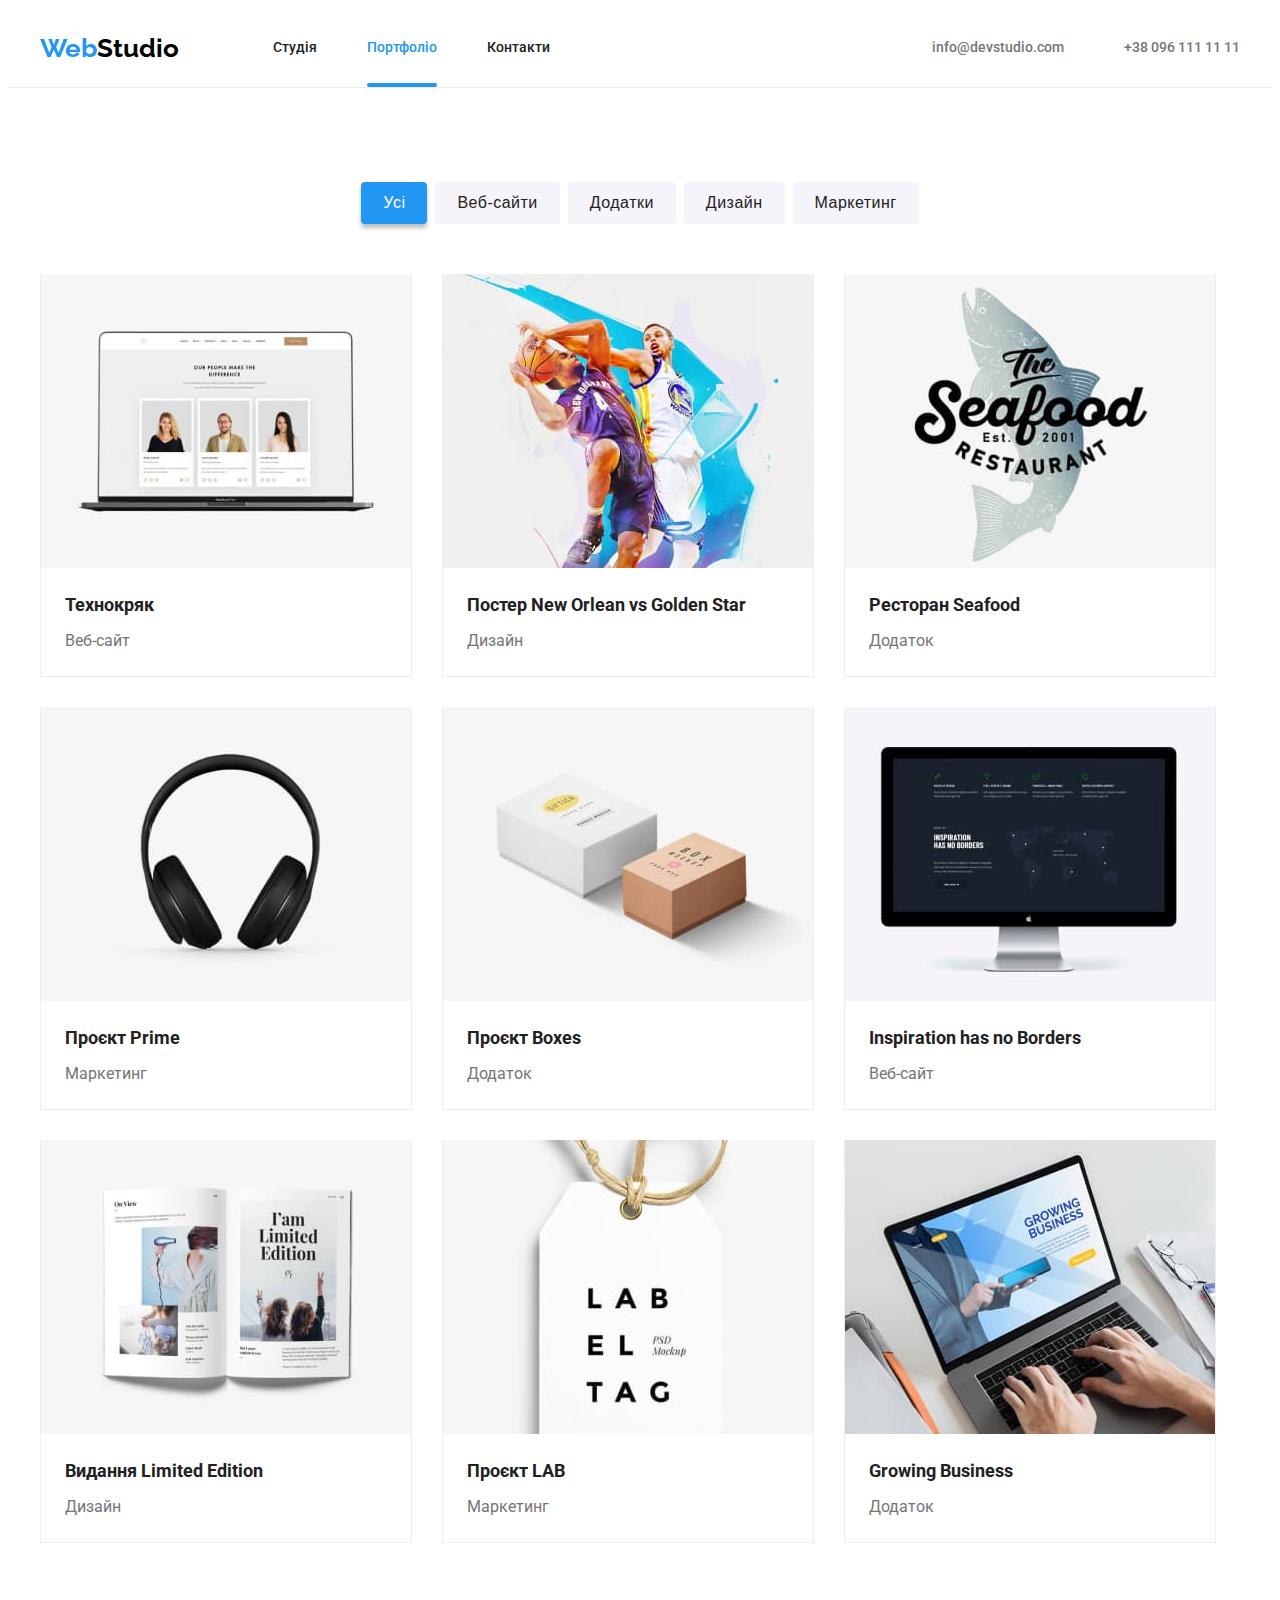
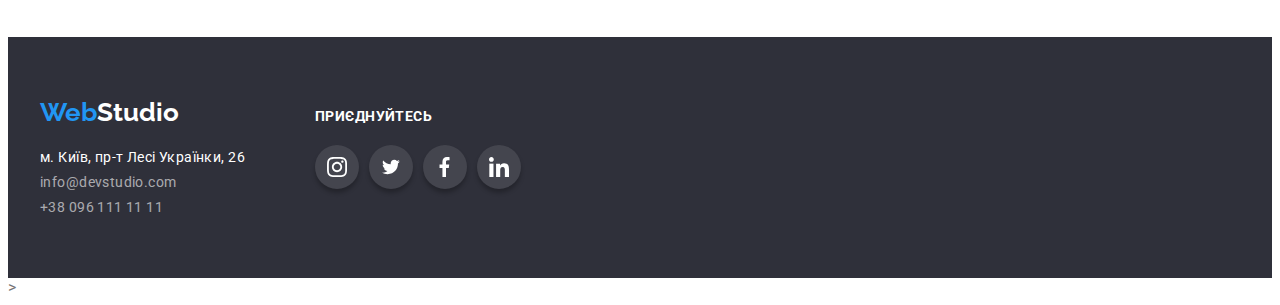
==== portfolio.html @ ae6c54c8 "Home work 05" ====
<!DOCTYPE html>
<html lang="uk">
  <head>
    <meta charset="UTF-8" />
    <meta http-equiv="X-UA-Compatible" content="IE=edge" />
    <meta name="viewport" content="width=device-width, initial-scale=1.0" />

    <link
      rel="stylesheet"
      href="https://cdnjs.cloudflare.com/ajax/libs/modern-normalize/1.0.0/modern-normalize.min.css"
      integrity="sha512-ISS7cAi1PEhQ8jnbJpJZMd29NlhNj4AWYyLOSp2CE/CsHxTCu+r+t0D2yoJudVrd0/8fTVPUVDzY5Tvli75u/g=="
      crossorigin="anonymous"
    />
    <link rel="stylesheet" href="./css/styles.css" />

    <link
      href="https://fonts.googleapis.com/css2?family=Raleway:wght@700&family=Roboto:wght@400;500;700;900&family=Updock&display=swap"
      rel="stylesheet"
    />

    <title>WebStudio</title>
  </head>
  <body id="portfolio">
    <header class="header">
      <div class="container header-content">
        <a href="" lang="en" class="logo"
          ><span class="accent">Web</span>Studio</a
        >
        <nav class="navigation">
          <ul class="nav-list">
            <li class="nav-list-items">
              <a href="index.html" class="nav-link">Студія</a>
            </li>
            <li class="nav-list-items">
              <a href="portfolio.html" class="nav-link activated">Портфоліо</a>
            </li>
            <li class="nav-list-items">
              <a href="#" class="nav-link">Контакти</a>
            </li>
          </ul>
        </nav>
        <ul class="contact-list">
          <li class="contact-list-item">
            <a href="mailto:info@devstudio.com" class="contact-link"
              >info@devstudio.com</a
            >
          </li>
          <li class="contact-list-item">
            <a href="tel:+380961111111" class="contact-link"
              >+38 096 111 11 11</a
            >
          </li>
        </ul>
      </div>
    </header>

    <main>
      <section class="section filter-section">
        <div class="container">
          <ul class="portfolio-list">
            <li class="portfolio-list-item">
              <button type="button" class="portfolio-list-button activated">
                Усі
              </button>
            </li>
            <li class="portfolio-list-item">
              <button type="button" class="portfolio-list-button">
                Веб-сайти
              </button>
            </li>
            <li class="portfolio-list-item">
              <button type="button" class="portfolio-list-button">
                Додатки
              </button>
            </li>
            <li class="portfolio-list-item">
              <button type="button" class="portfolio-list-button">
                Дизайн
              </button>
            </li>
            <li class="portfolio-list-item">
              <button type="button" class="portfolio-list-button">
                Маркетинг
              </button>
            </li>
          </ul>
          <ul class="project-list">
            <li class="project-list-item">
              <a href="">
                <div class="project-holder">
                  <img
                    src="./images/05.jpg"
                    alt="опис зображення 1"
                    width="370"
                    height="294"
                  />
                  <div class="project-overlay">
                    <p>
                      Ресурс пропонує комплексні пропозиції з різним рівнем
                      функціоналу та сервісів. Все це дозволить відвідувачу
                      отримати вичерпні відомості про компанію чи приватну
                      особу.
                    </p>
                  </div>
                </div>
                <div class="item-text-holder">
                  <h3>Технокряк</h3>
                  <p>Веб-сайт</p>
                </div>
              </a>
            </li>
            <li class="project-list-item">
              <a href="">
                <div class="project-holder">
                  <img
                    src="./images/06.jpg"
                    alt="опис зображення 2"
                    width="370"
                    height="294"
                  />
                  <div class="project-overlay">
                    <p>
                      Ресурс пропонує комплексні пропозиції з різним рівнем
                      функціоналу та сервісів. Все це дозволить відвідувачу
                      отримати вичерпні відомості про компанію чи приватну
                      особу.
                    </p>
                  </div>
                </div>
                <div class="item-text-holder">
                  <h3>Постер New Orlean vs Golden Star</h3>
                  <p>Дизайн</p>
                </div>
              </a>
            </li>
            <li class="project-list-item">
              <a href="">
                <div class="project-holder">
                  <img
                    src="./images/07.jpg"
                    alt="опис зображення 3"
                    width="370"
                    height="294"
                  />
                  <div class="project-overlay">
                    <p>
                      Ресурс пропонує комплексні пропозиції з різним рівнем
                      функціоналу та сервісів. Все це дозволить відвідувачу
                      отримати вичерпні відомості про компанію чи приватну
                      особу.
                    </p>
                  </div>
                </div>
                <div class="item-text-holder">
                  <h3>Ресторан Seafood</h3>
                  <p>Додаток</p>
                </div>
              </a>
            </li>
            <li class="project-list-item">
              <a href="">
                <div class="project-holder">
                  <img
                    src="./images/08.jpg"
                    alt="опис зображення 4"
                    width="370"
                    height="294"
                  />
                  <div class="project-overlay">
                    <p>
                      Ресурс пропонує комплексні пропозиції з різним рівнем
                      функціоналу та сервісів. Все це дозволить відвідувачу
                      отримати вичерпні відомості про компанію чи приватну
                      особу.
                    </p>
                  </div>
                </div>
                <div class="item-text-holder">
                  <h3>Проєкт Prime</h3>
                  <p>Маркетинг</p>
                </div>
              </a>
            </li>
            <li class="project-list-item">
              <a href="">
                <div class="project-holder">
                  <img
                    src="./images/09.jpg"
                    alt="опис зображення 5"
                    width="370"
                    height="294"
                  />
                  <div class="project-overlay">
                    <p>
                      Ресурс пропонує комплексні пропозиції з різним рівнем
                      функціоналу та сервісів. Все це дозволить відвідувачу
                      отримати вичерпні відомості про компанію чи приватну
                      особу.
                    </p>
                  </div>
                </div>
                <div class="item-text-holder">
                  <h3>Проєкт Boxes</h3>
                  <p>Додаток</p>
                </div>
              </a>
            </li>
            <li class="project-list-item">
              <a href="">
                <div class="project-holder">
                  <img
                    src="./images/10.jpg"
                    alt="опис зображення 6"
                    width="370"
                    height="294"
                  />
                  <div class="project-overlay">
                    <p>
                      Ресурс пропонує комплексні пропозиції з різним рівнем
                      функціоналу та сервісів. Все це дозволить відвідувачу
                      отримати вичерпні відомості про компанію чи приватну
                      особу.
                    </p>
                  </div>
                </div>
                <div class="item-text-holder">
                  <h3>Inspiration has no Borders</h3>
                  <p>Веб-сайт</p>
                </div>
              </a>
            </li>
            <li class="project-list-item">
              <a href="">
                <div class="project-holder">
                  <img
                    src="./images/11.jpg"
                    alt="опис зображення 7"
                    width="370"
                    height="294"
                  />
                  <div class="project-overlay">
                    <p>
                      Ресурс пропонує комплексні пропозиції з різним рівнем
                      функціоналу та сервісів. Все це дозволить відвідувачу
                      отримати вичерпні відомості про компанію чи приватну
                      особу.
                    </p>
                  </div>
                </div>
                <div class="item-text-holder">
                  <h3>Видання Limited Edition</h3>
                  <p>Дизайн</p>
                </div>
              </a>
            </li>
            <li class="project-list-item">
              <a href="">
                <div class="project-holder">
                  <img
                    src="./images/12.jpg"
                    alt="опис зображення 8"
                    width="370"
                    height="294"
                  />
                  <div class="project-overlay">
                    <p>
                      Ресурс пропонує комплексні пропозиції з різним рівнем
                      функціоналу та сервісів. Все це дозволить відвідувачу
                      отримати вичерпні відомості про компанію чи приватну
                      особу.
                    </p>
                  </div>
                </div>
                <div class="item-text-holder">
                  <h3>Проєкт LAB</h3>
                  <p>Маркетинг</p>
                </div>
              </a>
            </li>
            <li class="project-list-item">
              <a href="">
                <div class="project-holder">
                  <img
                    src="./images/13.jpg"
                    alt="опис зображення 9"
                    width="370"
                    height="294"
                  />
                  <div class="project-overlay">
                    <p>
                      Ресурс пропонує комплексні пропозиції з різним рівнем
                      функціоналу та сервісів. Все це дозволить відвідувачу
                      отримати вичерпні відомості про компанію чи приватну
                      особу.
                    </p>
                  </div>
                </div>
                <div class="item-text-holder">
                  <h3>Growing Business</h3>
                  <p>Додаток</p>
                </div>
              </a>
            </li>
          </ul>
        </div>
      </section>
    </main>

    <footer class="footer">
      <div class="container footer-container">
        <div class="contacts-container">
          <a href="" class="logo" lang="en"
            ><span class="accent">Web</span>Studio</a
          >
          <address class="address-holder">
            <ul class="address-list">
              <li>
                <a
                  href="https://goo.gl/maps/kVRiSg8nGxtDqrdu7"
                  target="_blank"
                  rel="noopener noreferrer"
                  class="address-link punson"
                  >м. Київ, пр-т Лесі Українки, 26</a
                >
              </li>
              <li>
                <a href="mailto:info@devstudio.com" class="address-link"
                  >info@devstudio.com</a
                >
              </li>
              <li>
                <a href="tel:+380961111111" class="address-link"
                  >+38 096 111 11 11</a
                >
              </li>
            </ul>
          </address>
        </div>
        <div class="social-list-container">
          <h2>приєднуйтесь</h2>
          <ul class="socials-list">
            <li class="social-list-item">
              <a href="" class="social-list-link">
                <svg class="icon" width="20" height="20">
                  <use href="./images/icons.svg#instagram"></use>
                </svg>
              </a>
            </li>
            <li class="social-list-item">
              <a href="" class="social-list-link">
                <svg class="icon" width="20" height="16">
                  <use href="./images/icons.svg#twitter"></use>
                </svg>
              </a>
            </li>
            <li class="social-list-item">
              <a href="" class="social-list-link">
                <svg class="icon" width="20" height="20">
                  <use href="./images/icons.svg#facebook"></use>
                </svg>
              </a>
            </li>
            <li class="social-list-item">
              <a href="" class="social-list-link">
                <svg class="icon" width="20" height="20">
                  <use href="./images/icons.svg#linkedin"></use>
                </svg>
              </a>
            </li>
          </ul>
        </div>
      </div>
    </footer>
    >
  </body>
</html>
---- css/styles.css ----
:root {
  --accent-color: #2196f3;
  --lighter-text: #757575;
  --darker-text: #212121;
  --super-light-text: #ffffff;
  --super-dark-color: #000000;
  --sub-nav-back-color: #f5f4fa;
  --card-set-gap: 30px;
  --time-function: cubic-bezier(0.4, 0, 0.2, 1);
}
/* reset */
a:hover,
a,
a:focus {
  text-decoration: none;
}
ul,
li,
p,
h1,
h2,
h3,
h4,
h5,
h6 {
  margin: 0;
  padding: 0;
}
ul,
ol {
  list-style: none;
}
img {
  display: block;
}
body {
  font-family: "Roboto", sans-serif;
  color: var(--lighter-text);
}

/* container */
.container {
  width: 1200px;
  margin-right: auto;
  margin-left: auto;
  padding-right: 15px;
  padding-left: 15px;
}

/* header */
.header {
  border-bottom: 1px solid #ececec;
}
.header-content {
  display: flex;
  align-items: center;
}
.logo {
  font-family: "Raleway", sans-serif;
  font-style: normal;
  font-weight: 700;
  font-size: 26px;
  color: var(--super-dark-color);
  margin-right: 94px;
}
.logo .accent {
  color: var(--accent-color);
}

/* navigation  */
.nav-list {
  display: flex;
}
.nav-list-items {
  margin-right: 50px;
}
.nav-list-items:last-child {
  margin-right: 0;
}
.nav-link {
  position: relative;
  display: block;
  padding-top: 32px;
  padding-bottom: 32px;

  font-weight: 500;
  font-size: 14px;
  line-height: 1.1;
  color: var(--darker-text);
  transition: color 250ms var(--time-function);
}
.nav-link.activated::after {
  content: "";
  position: absolute;
  left: 0;
  bottom: 0;

  height: 4px;
  width: 100%;
  border-radius: 3px;
  background-color: var(--accent-color);
}
.contact-list {
  display: flex;
  margin-left: auto;
}
.contact-list-item {
  margin-right: 50px;
  color: var(--lighter-text);
}
.contact-list-item:last-child {
  margin-right: 0;
}
.contact-link {
  padding-top: 32px;
  padding-bottom: 32px;
  padding-left: 10px;
  font-weight: 500;
  font-size: 14px;
  line-height: 1.1;
  color: var(--lighter-text);
  display: flex;
  align-items: center;
}
.contact-list .icon {
  fill: currentColor;
  margin-right: 10px;
}
.contact-link:hover .icon,
.contact-link:focus .icon {
  fill: var(--accent-color);
}
.contact-list .icon-tel {
  width: 10px;
  height: 16px;
}
.contact-list .icon-mail {
  width: 16px;
  height: 12px;
  margin-top: 3px;
}
.contact-list-item:hover {
  cursor: pointer;
}
.contact-list-item:hover .icon {
  fill: var(--accent-color);
  transition: fill 250ms var(--time-function);
}

.nav-link:hover,
.nav-link:focus,
.contact-link:hover,
.contact-link:focus {
  color: var(--accent-color);
  transition: color 250ms var(--time-function);
}
.nav-link:active {
  color: var(--accent-color);
}
.nav-link.activated {
  color: var(--accent-color);
}

/* MAIN content */
.main {
  font-style: normal;
  font-weight: 400;
  font-size: 14px;
  line-height: 1.7;
  letter-spacing: 0.03em;
}
.hero {
  max-width: 1600px;
  margin-left: auto;
  margin-right: auto;
  height: 600px;

  background-image: linear-gradient(
      rgba(47, 48, 58, 0.4),
      rgba(47, 48, 58, 0.4)
    ),
    url("../images/banner.jpg");
  background-size: cover;
  background-color: rgb(47, 48, 58);
  background-repeat: no-repeat;
  background-position: center;

  padding-top: 200px;
  padding-bottom: 200px;
}
.hero .button {
  display: block;
  margin-left: auto;
  margin-right: auto;
}
.hero h1 {
  text-align: center;
  max-width: 680px;
  margin-right: auto;
  margin-left: auto;
  margin-bottom: 30px;

  font-weight: 900;
  font-size: 44px;
  line-height: 1.4;
  text-align: center;
  letter-spacing: 0.06em;
  text-transform: uppercase;
  color: var(--super-light-text);
}

.hero .button {
  font-weight: 700;
  font-size: 16px;
  line-height: 1.87;
  text-align: center;
  letter-spacing: 0.06em;
  color: var(--super-light-text);
  width: 216px;
  height: 50px;
  background: var(--accent-color);
  box-shadow: 0px 4px 4px rgba(0, 0, 0, 0.15);
  border: 1px var(--accent-color);
  border-radius: 4px;
}

/* sections */
.section {
  padding-top: 94px;
  padding-bottom: 94px;
}
.no-padding {
  padding-top: 0;
}
.properties-list {
  display: flex;
  column-gap: var(--card-set-gap);
}
.properties-item {
  width: 270px;
}
.properties-item .thumb {
  background: #f5f4fa;
  border-radius: 4px;
  height: 120px;
  margin-bottom: 30px;
  display: flex;
  justify-content: center;
  align-items: center;
}

.properties-list .properties-title {
  margin-bottom: 10px;
  font-weight: 700;
  font-size: 14px;
  line-height: 1.1;
  letter-spacing: 0.03em;
  text-transform: uppercase;
  color: var(--darker-text);
}
.section .section-title {
  margin-bottom: 50px;
  font-weight: 700;
  font-size: 36px;
  line-height: 1.2;
  text-align: center;
  letter-spacing: 0.03em;

  color: var(--darker-text);
}
.example-list {
  display: flex;
  column-gap: var(--card-set-gap);
}
.example-list-link {
  display: block;
  position: relative;

  font-style: normal;
  font-weight: 700;
  font-size: 14px;
  line-height: 1.1;
  text-align: center;
  text-transform: uppercase;

  color: #ffffff;

  overflow: hidden;
}
.example-list-link .description-holder {
  position: absolute;
  left: 0;
  bottom: 0;

  width: 100%;
  background-color: rgba(47, 48, 58, 0.8);

  padding-top: 27px;
  padding-bottom: 27px;

  transform: translateY(100%);
  transition: transform 250ms var(--time-function);
}

.example-list-link:hover .description-holder,
.example-list-link:focus .description-holder {
  transform: translateY(0);
  transition: transform 250ms var(--time-function);
}
/* Employer list */

.employer-list {
  display: flex;
  text-align: center;
  column-gap: var(--card-set-gap);
  font-size: 16px;
  line-height: 1.1;
  letter-spacing: 0.03em;
}
.emloyer-list-item {
  border-radius: 5px;
  overflow: hidden;
  box-shadow: 0px 4px 4px 0px rgba(0, 0, 0, 0.25);
  background-color: #fff;
}

.employer-list .employer-list-title {
  margin-bottom: 10px;
  font-weight: 500;
  font-size: 16px;
  text-align: center;
  letter-spacing: 0.03em;
  color: var(--darker-text);
}
.emloyer-list-item .text-holder {
  padding-top: var(--card-set-gap);
  padding-bottom: 30px;

  font-size: 16px;
  line-height: 1.1;
  letter-spacing: 0.03em;
}
.emloyer-list-item .text-holder p {
  margin-bottom: 16px;
}
.employer-section .social-list {
  display: flex;
  justify-content: center;
}
.employer-section .social-list-items {
  margin-left: 10px;
}
.employer-section .social-list-items:first-child {
  margin-left: 0;
}
.employer-section .icon-thumb {
  background-color: transparent;
  border-radius: 50%;
  display: flex;
  width: 44px;
  height: 44px;
  align-items: center;
  justify-content: center;
  color: #afb1b8;
  background-color: #fff;
  transition: background-color 250ms var(--time-function);
}
.employer-section .icon-thumb .icon {
  fill: currentColor;
  transition: fill 250ms var(--time-function);
}
.employer-section .icon-thumb:hover,
.employer-section .icon-thumb:focus {
  background-color: var(--accent-color);
  transition: background-color 250ms var(--time-function);
}
.employer-section .icon-thumb:hover .icon,
.employer-section .icon-thumb:focus .icon {
  fill: var(--super-light-text);
  transition: fill 250ms var(--time-function);
}

.clients-section h2 {
  font-family: "Roboto";
  font-style: normal;
  font-weight: 700;
  font-size: 36px;
  line-height: 0.875;
  text-align: center;
  letter-spacing: 0.03em;
  color: var(--darker-text);
  margin-bottom: 50px;
}
.clients-list {
  display: flex;
}
.clients-list-item {
  width: 170px;
  height: 92px;
  margin-left: 30px;
}
.clients-list-item:first-child {
  margin-left: 0;
}
.clients-list-link {
  display: flex;
  justify-content: center;
  align-items: center;

  border: 1px solid #afb1b8;
  border-radius: 6px;
  width: 170px;
  height: 92px;
  color: #afb1b8;
  transition: border 250ms var(--time-function);
}
.clients-list-link:hover,
.clients-list-link:focus {
  border: 1px solid var(--accent-color);
  transition: border 250ms var(--time-function);
}
.clients-list-link .icon {
  fill: currentColor;
  transition: fill 250ms var(--time-function);
}
.clients-list-link:hover .icon,
.clients-list-link:focus .icon {
  fill: var(--accent-color);
  transition: fill 250ms var(--time-function);
}
/* footer area */
.footer-container {
  display: flex;
  align-items: baseline;
}
.footer {
  background: #2f303a;
  padding-top: 60px;
  padding-bottom: 60px;
}
.contacts-container {
  margin-right: 70px;
}
.footer .logo {
  color: var(--super-light-text);
  margin-right: 0;
}
.address-holder {
  margin-top: 20px;
}
.address-list li {
  margin-bottom: 4px;
}
.address-list li:last-child {
  margin-bottom: 0;
}
.address-link {
  font-size: 14px;
  line-height: 1.5;
  letter-spacing: 0.03em;
  color: rgba(255, 255, 255, 0.6);
  font-style: normal;
}

.address-link:hover,
.address-link:focus {
  color: var(--accent-color);
}
.address-link.punson,
.address-link.punson:hover,
.address-link.punson:focus {
  color: var(--super-light-text);
  text-decoration: none;
}
.employer-section {
  background-color: var(--sub-nav-back-color);
}
.social-list-container h2 {
  font-weight: 700;
  font-size: 14px;
  line-height: 1.14;
  letter-spacing: 0.03em;
  text-transform: uppercase;
  color: var(--super-light-text);
  margin-bottom: 20px;
}
.footer .social-list-link {
  background-color: rgba(255, 255, 255, 0.1);
  display: flex;
  justify-content: center;
  align-items: center;
  border-radius: 50%;
  width: 44px;
  height: 44px;
  color: var(--super-light-text);
  box-shadow: 0px 4px 4px 0px rgba(0, 0, 0, 0.25);
  transition: background-color 250ms var(--time-function);
}
.footer .socials-list {
  display: flex;
}
.footer .social-list-item {
  margin-left: 10px;
}
.footer .social-list-item:first-child {
  margin-left: 0;
}
.footer .social-list-link .icon {
  fill: currentColor;
  transition: fill 250ms var(--time-function);
}
.footer .social-list-link:hover,
.footer .social-list-link:focus {
  background-color: var(--accent-color);
  transition: background-color 250ms var(--time-function);
}
/* NEW PAGE */
/* PORTFOLIO  */

.portfolio-list {
  display: flex;
  justify-content: center;
  margin-bottom: 50px;
}
.portfolio-list-item {
  margin-left: 8px;
}
.portfolio-list-item:first-child {
  margin-left: 0;
}
.portfolio-list-button {
  background-color: var(--sub-nav-back-color);
  border-radius: 4px;
  border: 1px var(--sub-nav-back-color);
  padding-top: 6px;
  padding-bottom: 6px;
  padding-right: 22px;
  padding-left: 22px;

  font-weight: 500;
  font-size: 16px;
  line-height: 1.87;
  text-align: center;
  letter-spacing: 0.03em;
  color: var(--darker-text);
  cursor: pointer;

  transition: background-color 250ms var(--time-function),
    color 250ms var(--time-function), border 250ms var(--time-function);
}

.portfolio-list-button:hover,
.portfolio-list-button:focus,
.portfolio-list .activated {
  background-color: var(--accent-color);
  border: 1px var(--accent-color);
  color: var(--super-light-text);
  box-shadow: 0px 4px 4px 0px rgba(0, 0, 0, 0.25);
  transition: background-color 250ms var(--time-function),
    color 250ms var(--time-function), border 250ms var(--time-function),
    box-shadow 250ms var(--time-function);
}
.project-list {
  display: flex;
  flex-wrap: wrap;
  gap: var(--card-set-gap);
}
.project-list-item a {
  width: 370px;
  font-size: 16px;
  line-height: 1.875;
  border-left: 1px solid #eeeeee;
  border-right: 1px solid #eeeeee;
  border-bottom: 1px solid #eeeeee;
  display: block;
}
.project-list-item a:hover,
.project-list-item a:focus {
  box-shadow: 0px 4px 4px 0px rgba(0, 0, 0, 0.25);
  transition: box-shadow 250ms var(--time-function);
}
.project-list-item a {
  color: var(--lighter-text);
  display: block;
}
.item-text-holder {
  padding-right: 24px;
  padding-left: 24px;
  padding-bottom: 20px;
  padding-top: 20px;
}
.item-text-holder h3 {
  margin-bottom: 4px;
  font-size: 18px;
  font-weight: 700;
  color: var(--darker-text);
}
.project-holder {
  position: relative;
  font-weight: 400;
  font-size: 18px;
  line-height: 1.5;
  color: #ffffff;
  height: 294px;
  overflow: hidden;
}

.project-overlay {
  position: absolute;
  top: 0;
  left: 0;

  width: 100%;
  height: 100%;
  padding-top: 63px;
  padding-bottom: 63px;
  padding-left: 24px;
  padding-right: 24px;
  background-color: rgba(33, 150, 243, 0.9);
  transform: translateY(100%);
  transition: transform 250ms var(--time-function);
}
.project-list-item a:hover .project-overlay {
  transform: translateY(0);
  transition: transform 250ms var(--time-function);
}
.backdrop {
  position: fixed;
  top: 0;
  left: 0;
  width: 100%;
  height: 100%;
  background-color: rgba(0, 0, 0, 0.2);
}
.backdrop.is-hidden {
  opacity: 0;
  pointer-events: none;
}
.modal {
  position: absolute;
  top: 50%;
  left: 50%;
  transform: translate(-50%, -50%);
  min-height: 281px;
  min-width: 528px;
  padding: 30px 35px;

  background-color: #fff;
  border-radius: 5px;
}
.close-modal {
  position: absolute;
  right: 8px;
  top: 8px;
  background-image: url(../images/close.svg);
  background-color: transparent;
  background-position: center;
  background-repeat: no-repeat;
  /* border: 0; */
  width: 30px;
  height: 30px;
  border: 1px solid #ccc;
  border-radius: 50%;
}
.close-modal:hover {
  cursor: pointer;
}
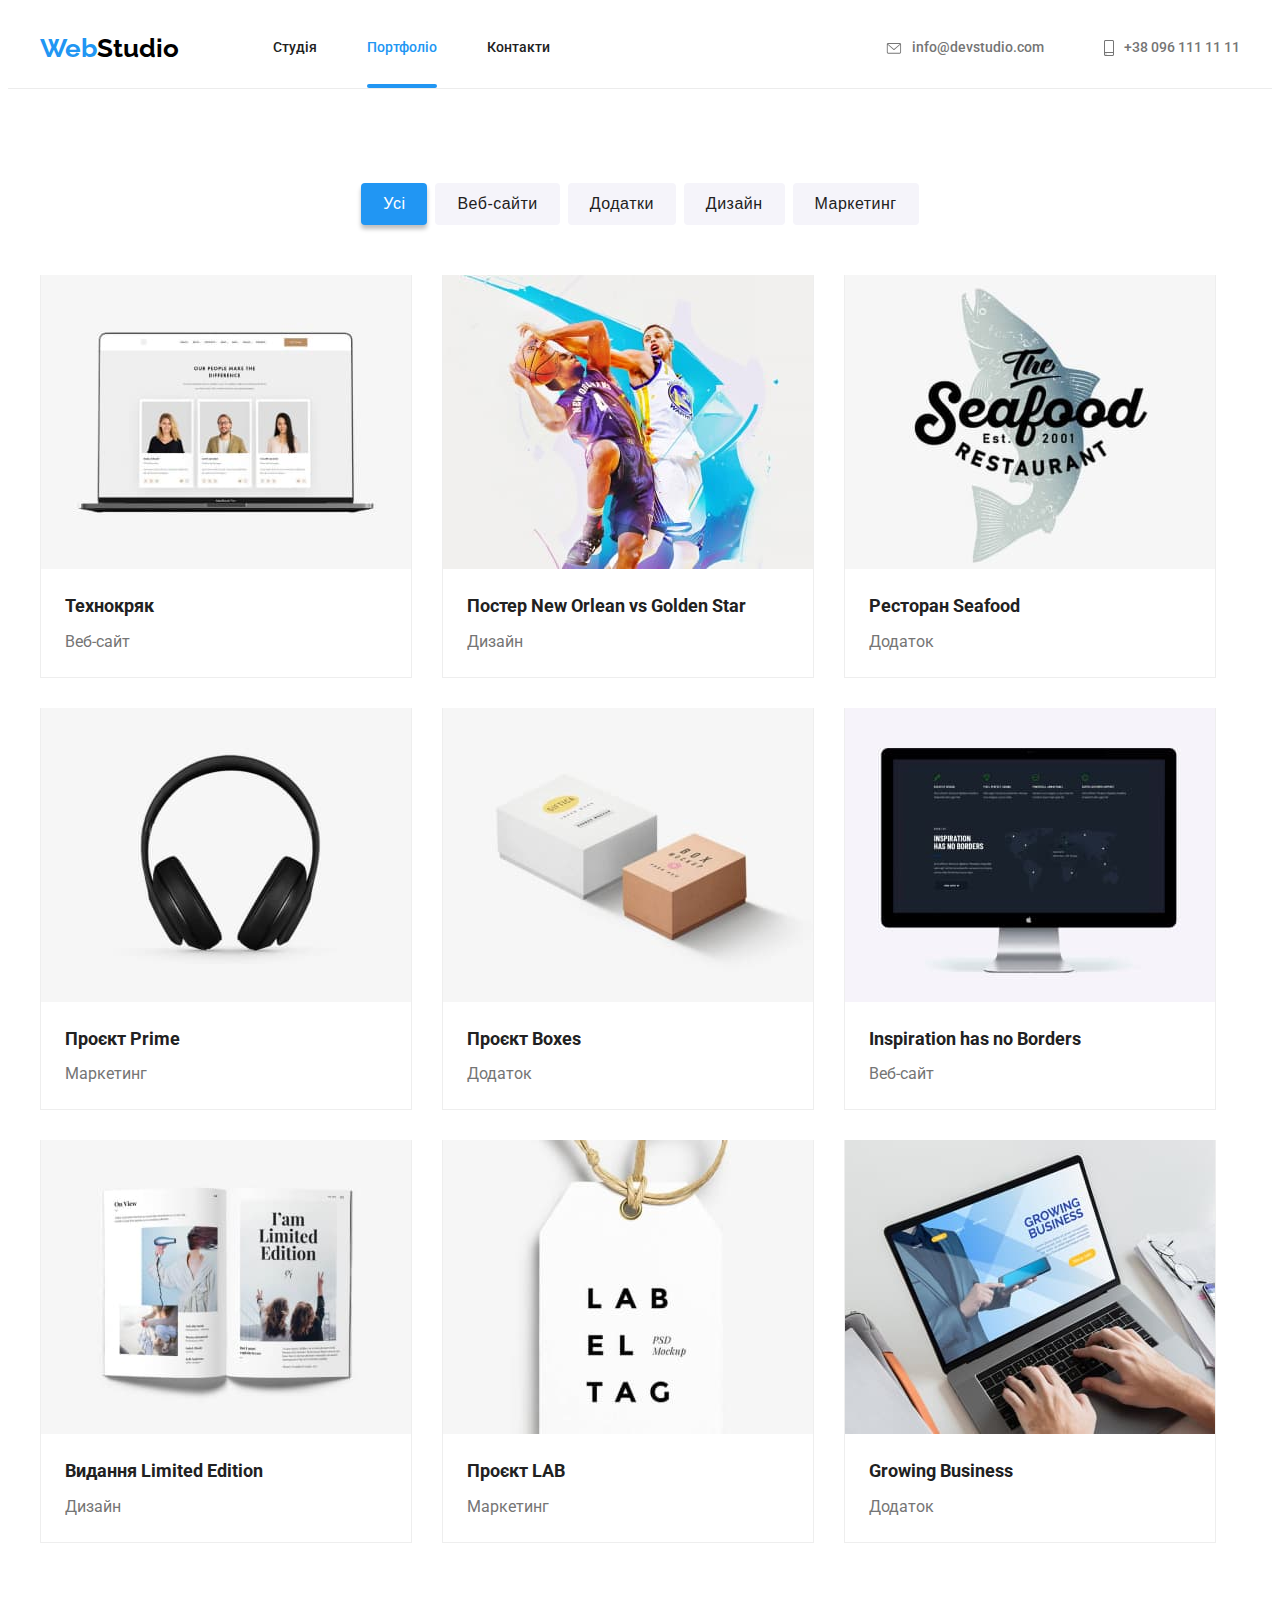
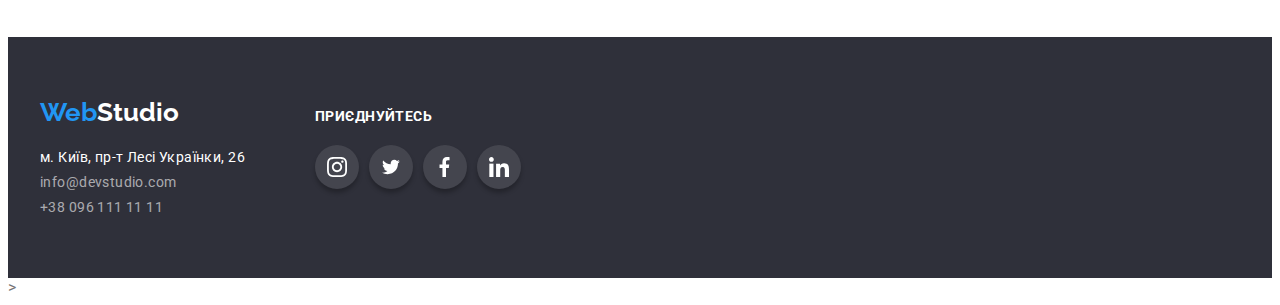
==== commit 4e6df6ce: "Update portfolio.html" ====
--- a/portfolio.html
+++ b/portfolio.html
@@ -42,12 +42,18 @@
         <ul class="contact-list">
           <li class="contact-list-item">
             <a href="mailto:info@devstudio.com" class="contact-link"
-              >info@devstudio.com</a
+              ><svg class="icon icon-mail">
+                <use href="./images/icons.svg#envelope"></use>
+              </svg>
+              info@devstudio.com</a
             >
           </li>
           <li class="contact-list-item">
-            <a href="tel:+380961111111" class="contact-link"
-              >+38 096 111 11 11</a
+            <a href="tel:+380961111111" class="contact-link">
+              <svg class="icon icon-tel">
+                <use href="./images/icons.svg#smartphone"></use>
+              </svg>
+              +38 096 111 11 11</a
             >
           </li>
         </ul>
